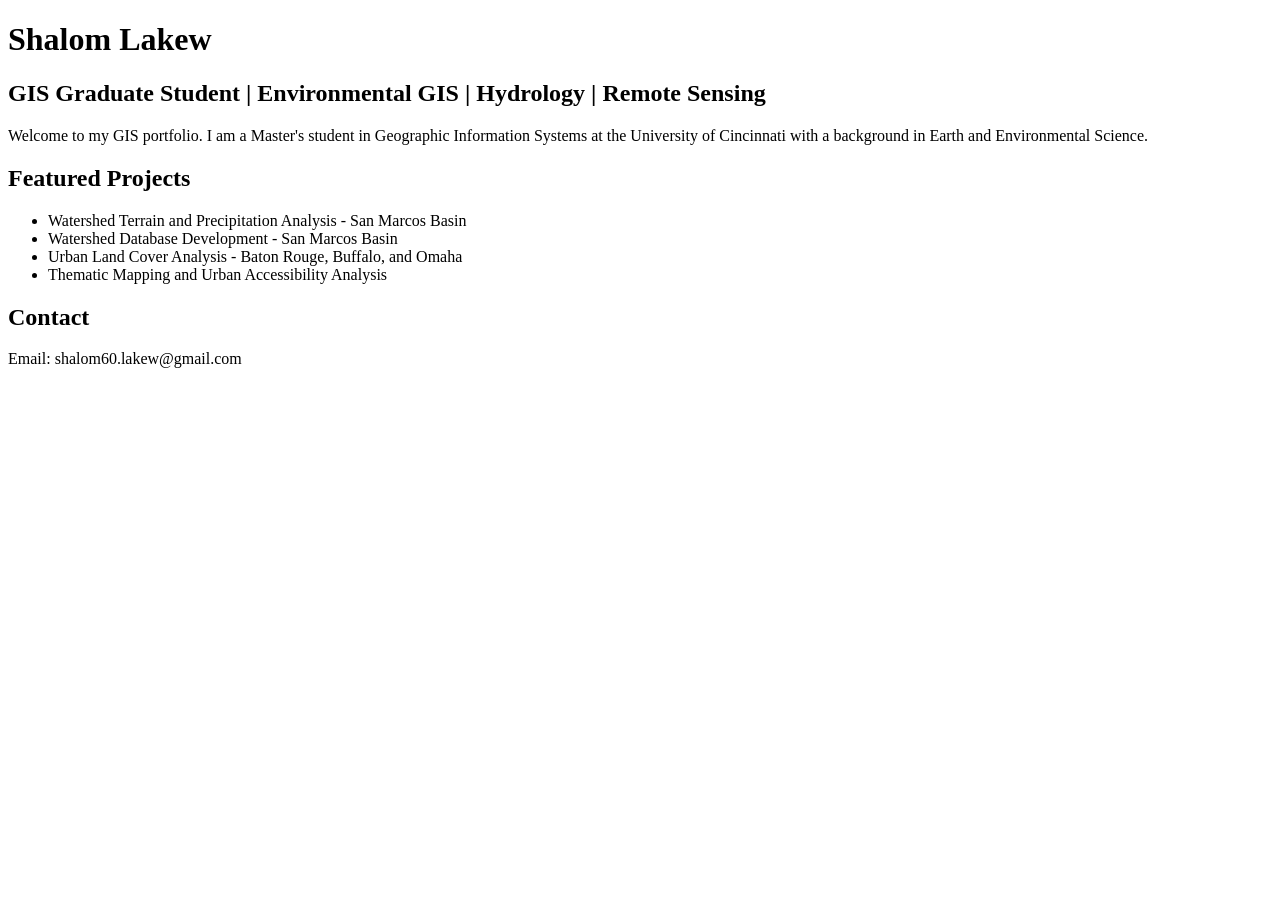
==== index.html @ b2a3c02c "Create index.html for GIS portfolio This HTML file serves as a portfolio for Shalom Lakew, showcasin" ====
<!DOCTYPE html>
<html>
<head>
<title>Shalom Lakew GIS Portfolio</title>
</head>

<body>

<h1>Shalom Lakew</h1>

<h2>GIS Graduate Student | Environmental GIS | Hydrology | Remote Sensing</h2>

<p>
Welcome to my GIS portfolio. I am a Master's student in Geographic Information Systems
at the University of Cincinnati with a background in Earth and Environmental Science.
</p>

<h2>Featured Projects</h2>

<ul>
<li>Watershed Terrain and Precipitation Analysis - San Marcos Basin</li>
<li>Watershed Database Development - San Marcos Basin</li>
<li>Urban Land Cover Analysis - Baton Rouge, Buffalo, and Omaha</li>
<li>Thematic Mapping and Urban Accessibility Analysis</li>
</ul>

<h2>Contact</h2>

<p>
Email: shalom60.lakew@gmail.com
</p>

</body>
</html>
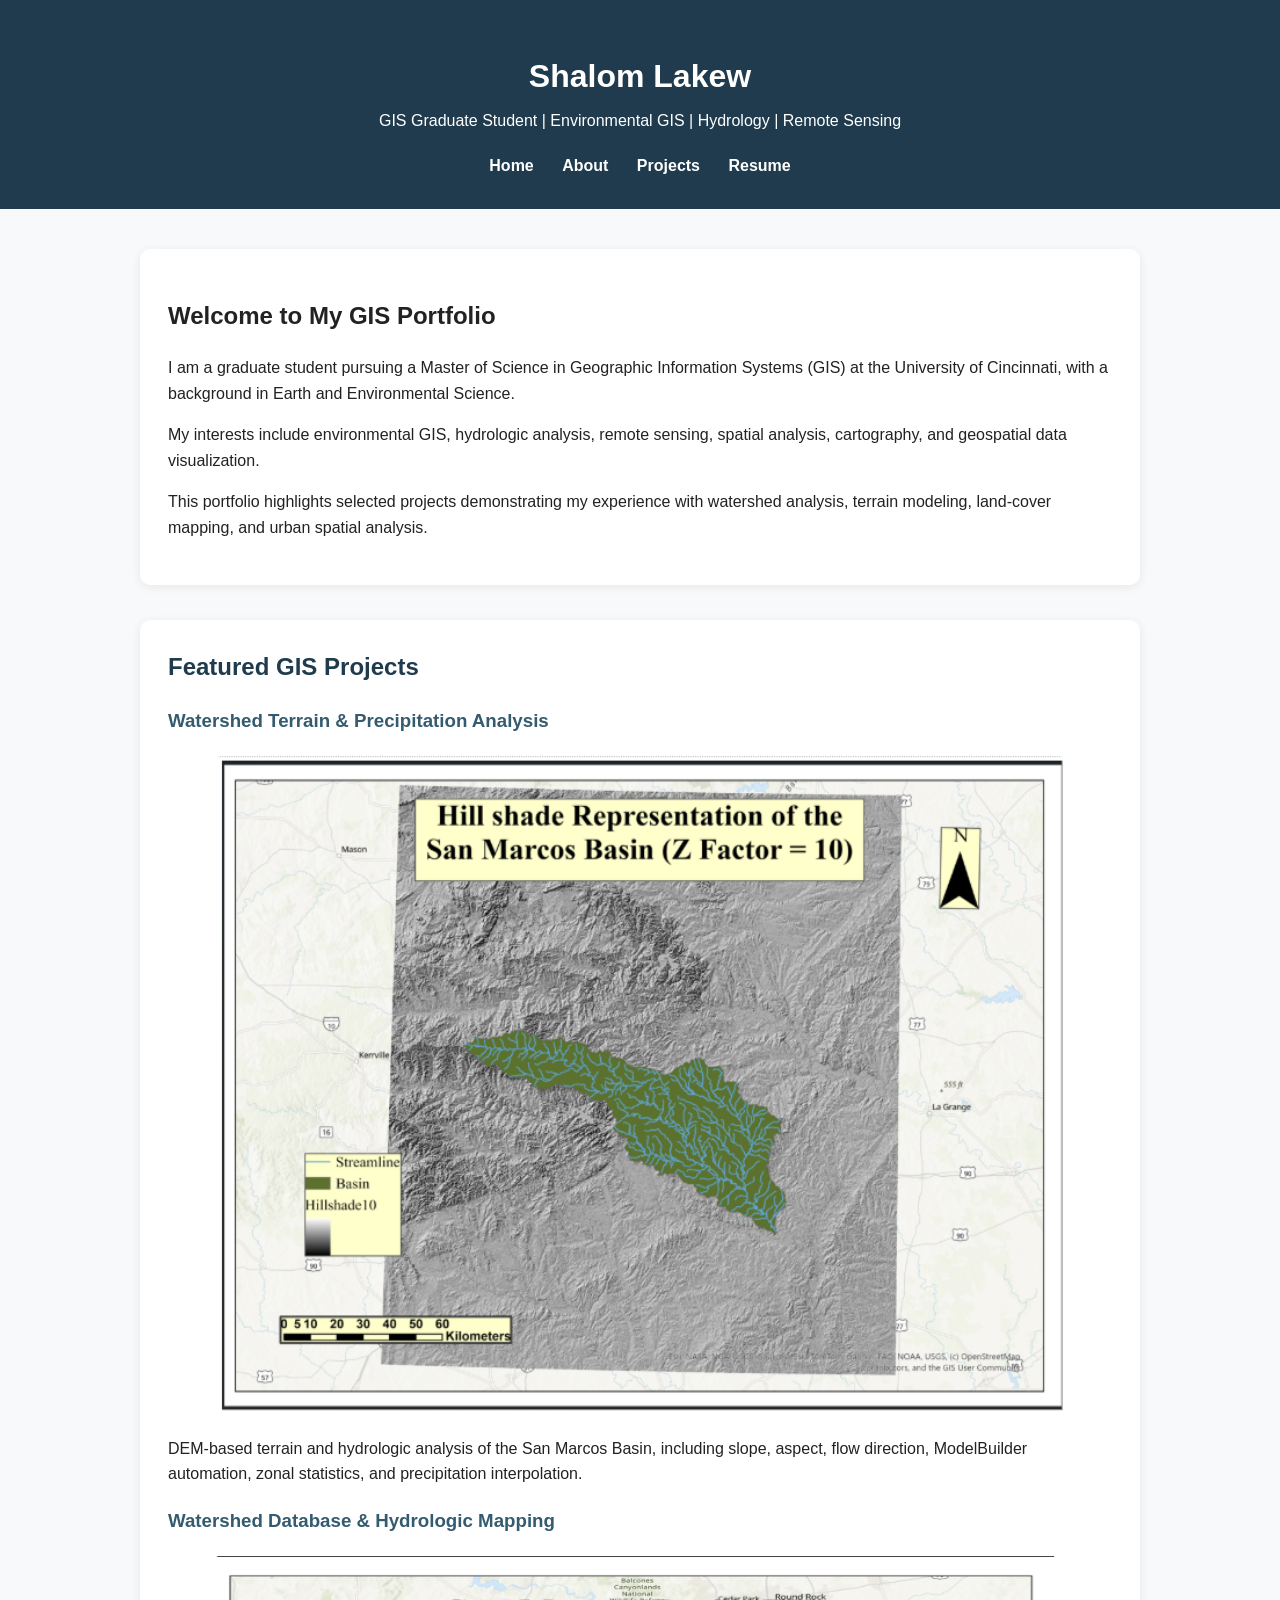
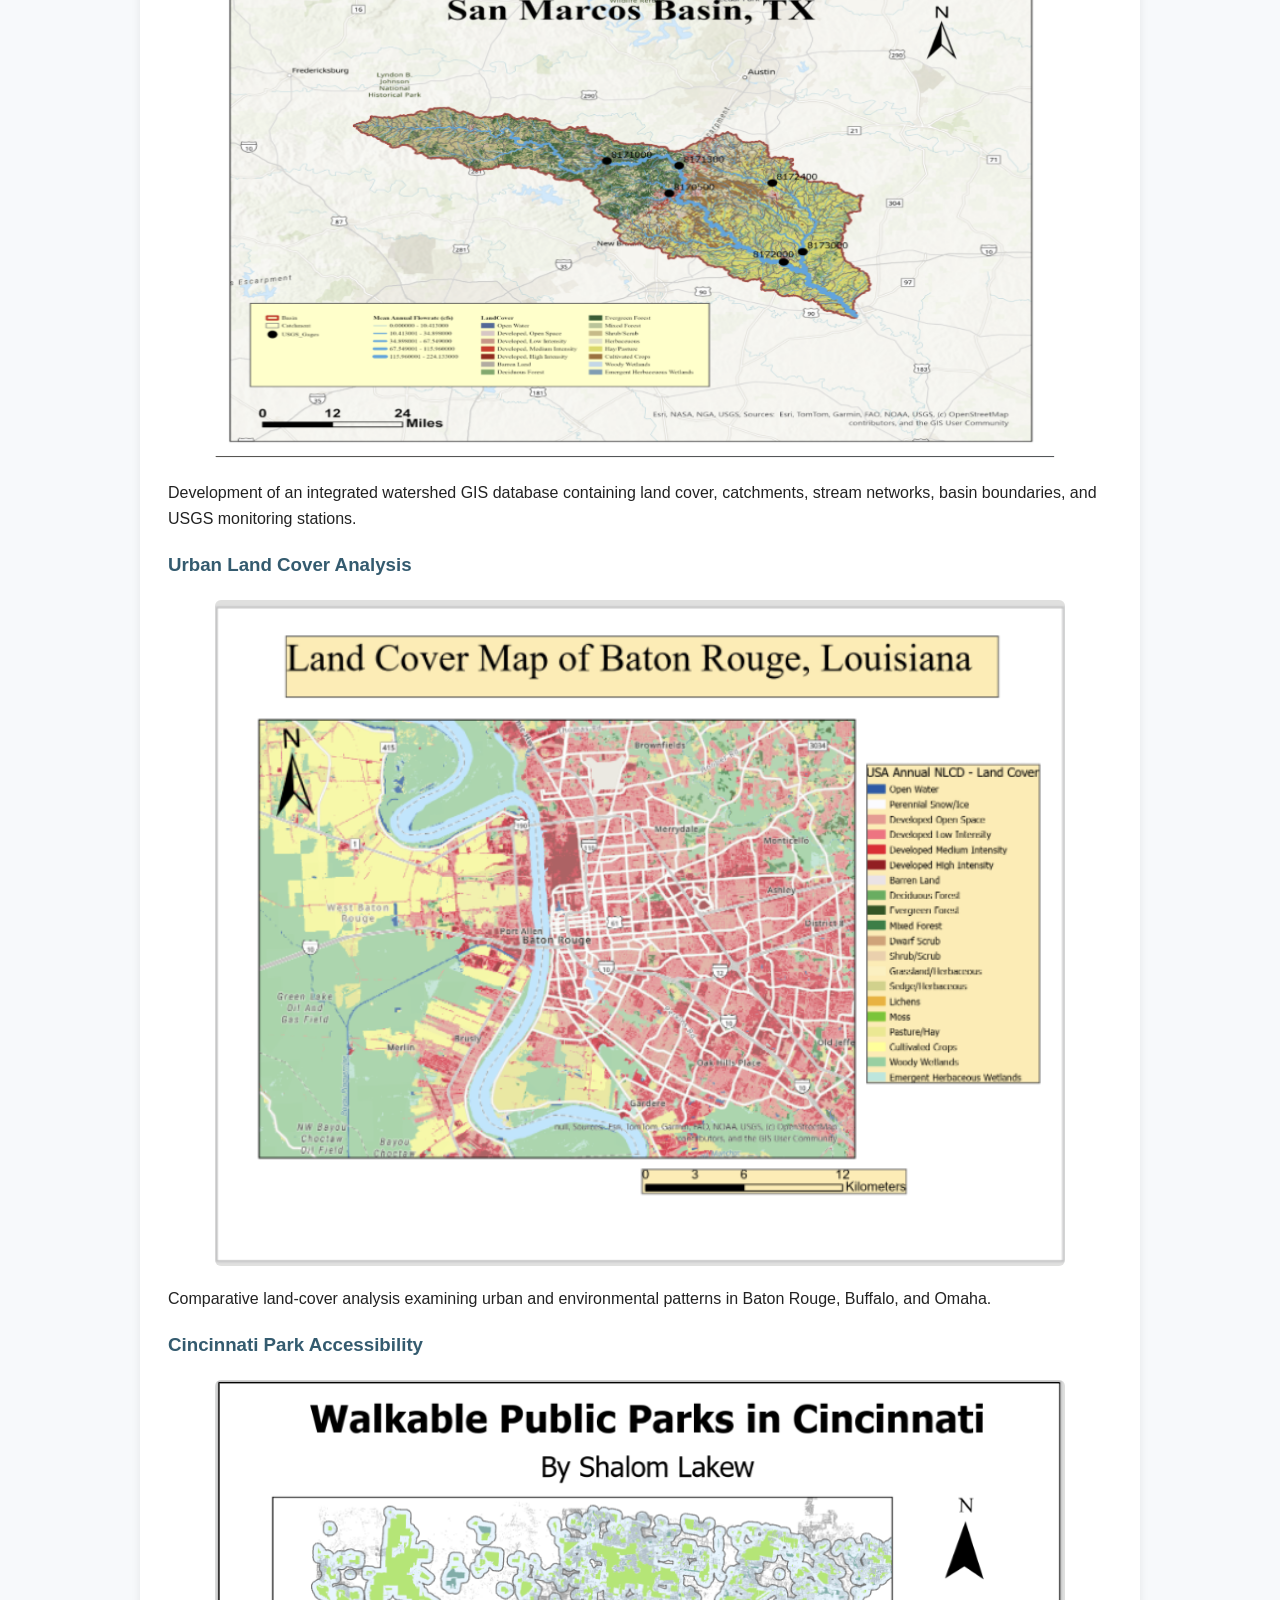
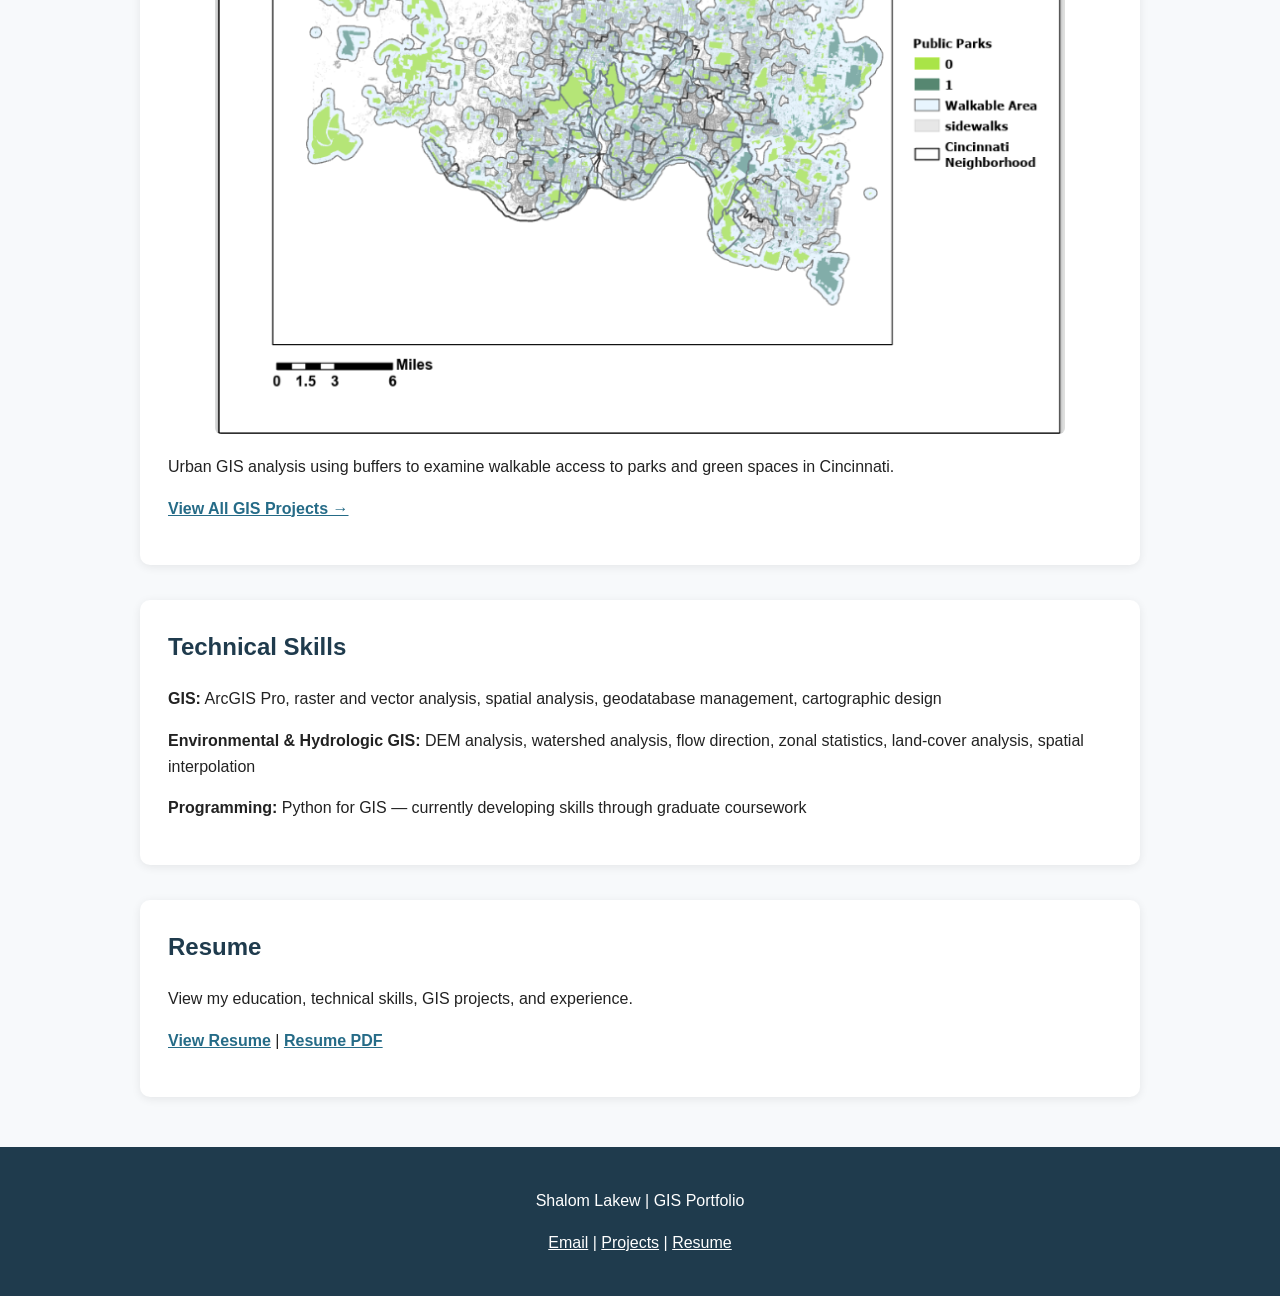
==== commit 4c702624: "Update GIS portfolio homepage Updated the HTML structure, added metadata, navigation, and project se" ====
--- a/index.html
+++ b/index.html
@@ -1,34 +1,174 @@
 <!DOCTYPE html>
-<html>
+<html lang="en">
+
 <head>
-<title>Shalom Lakew GIS Portfolio</title>
+    <meta charset="UTF-8">
+    <meta name="viewport" content="width=device-width, initial-scale=1.0">
+    <title>Shalom Lakew | GIS Portfolio</title>
+    <link rel="stylesheet" href="style.css">
 </head>
 
 <body>
 
-<h1>Shalom Lakew</h1>
+<header>
+    <h1>Shalom Lakew</h1>
+    <p>GIS Graduate Student | Environmental GIS | Hydrology | Remote Sensing</p>
 
-<h2>GIS Graduate Student | Environmental GIS | Hydrology | Remote Sensing</h2>
+    <nav>
+        <a href="index.html">Home</a>
+        <a href="about.html">About</a>
+        <a href="projects.html">Projects</a>
+        <a href="resume.html">Resume</a>
+    </nav>
+</header>
 
-<p>
-Welcome to my GIS portfolio. I am a Master's student in Geographic Information Systems
-at the University of Cincinnati with a background in Earth and Environmental Science.
-</p>
+<main>
 
-<h2>Featured Projects</h2>
+<section class="intro">
 
-<ul>
-<li>Watershed Terrain and Precipitation Analysis - San Marcos Basin</li>
-<li>Watershed Database Development - San Marcos Basin</li>
-<li>Urban Land Cover Analysis - Baton Rouge, Buffalo, and Omaha</li>
-<li>Thematic Mapping and Urban Accessibility Analysis</li>
-</ul>
+    <h2>Welcome to My GIS Portfolio</h2>
 
-<h2>Contact</h2>
+    <p>
+        I am a graduate student pursuing a Master of Science in Geographic
+        Information Systems (GIS) at the University of Cincinnati, with a
+        background in Earth and Environmental Science.
+    </p>
 
-<p>
-Email: shalom60.lakew@gmail.com
-</p>
+    <p>
+        My interests include environmental GIS, hydrologic analysis,
+        remote sensing, spatial analysis, cartography, and geospatial
+        data visualization.
+    </p>
+
+    <p>
+        This portfolio highlights selected projects demonstrating my
+        experience with watershed analysis, terrain modeling, land-cover
+        mapping, and urban spatial analysis.
+    </p>
+
+</section>
+
+
+<section class="project">
+
+    <h2>Featured GIS Projects</h2>
+
+    <h3>Watershed Terrain & Precipitation Analysis</h3>
+
+    <img
+        src="images/hydrology/san_marcos_hillshade.png"
+        alt="San Marcos Basin terrain analysis"
+        class="project-map">
+
+    <p>
+        DEM-based terrain and hydrologic analysis of the San Marcos Basin,
+        including slope, aspect, flow direction, ModelBuilder automation,
+        zonal statistics, and precipitation interpolation.
+    </p>
+
+
+    <h3>Watershed Database & Hydrologic Mapping</h3>
+
+    <img
+        src="images/hydrology/san_marcos_integrated_watershed_map.png"
+        alt="Integrated San Marcos Basin watershed map"
+        class="project-map">
+
+    <p>
+        Development of an integrated watershed GIS database containing
+        land cover, catchments, stream networks, basin boundaries, and
+        USGS monitoring stations.
+    </p>
+
+
+    <h3>Urban Land Cover Analysis</h3>
+
+    <img
+        src="images/landcover/baton_rouge_land_cover.png"
+        alt="Baton Rouge land cover analysis"
+        class="project-map">
+
+    <p>
+        Comparative land-cover analysis examining urban and environmental
+        patterns in Baton Rouge, Buffalo, and Omaha.
+    </p>
+
+
+    <h3>Cincinnati Park Accessibility</h3>
+
+    <img
+        src="images/urban/cincinnati_park_accessibility.png"
+        alt="Cincinnati park accessibility analysis"
+        class="project-map">
+
+    <p>
+        Urban GIS analysis using buffers to examine walkable access to
+        parks and green spaces in Cincinnati.
+    </p>
+
+    <p>
+        <a href="projects.html"><strong>View All GIS Projects →</strong></a>
+    </p>
+
+</section>
+
+
+<section class="project">
+
+    <h2>Technical Skills</h2>
+
+    <p>
+        <strong>GIS:</strong>
+        ArcGIS Pro, raster and vector analysis, spatial analysis,
+        geodatabase management, cartographic design
+    </p>
+
+    <p>
+        <strong>Environmental & Hydrologic GIS:</strong>
+        DEM analysis, watershed analysis, flow direction, zonal statistics,
+        land-cover analysis, spatial interpolation
+    </p>
+
+    <p>
+        <strong>Programming:</strong>
+        Python for GIS — currently developing skills through graduate coursework
+    </p>
+
+</section>
+
+
+<section class="project">
+
+    <h2>Resume</h2>
+
+    <p>
+        View my education, technical skills, GIS projects, and experience.
+    </p>
+
+    <p>
+        <a href="resume.html"><strong>View Resume</strong></a>
+        |
+        <a href="Shalom_Lakew_GIS_Resume.pdf"><strong>Resume PDF</strong></a>
+    </p>
+
+</section>
+
+</main>
+
+
+<footer>
+
+    <p>Shalom Lakew | GIS Portfolio</p>
+
+    <p>
+        <a href="mailto:shalom60.lakew@gmail.com">Email</a>
+        |
+        <a href="projects.html">Projects</a>
+        |
+        <a href="resume.html">Resume</a>
+    </p>
+
+</footer>
 
 </body>
 </html>
--- a/style.css
+++ b/style.css
@@ -0,0 +1,119 @@
+body {
+    font-family: Arial, Helvetica, sans-serif;
+    margin: 0;
+    background-color: #f7f9fb;
+    color: #222;
+    line-height: 1.6;
+}
+
+header {
+    background-color: #1f3b4d;
+    color: white;
+    padding: 30px 20px;
+    text-align: center;
+}
+
+header h1 {
+    margin-bottom: 5px;
+}
+
+header p {
+    margin-top: 0;
+}
+
+nav {
+    margin-top: 20px;
+}
+
+nav a {
+    color: white;
+    text-decoration: none;
+    margin: 0 12px;
+    font-weight: bold;
+}
+
+nav a:hover {
+    text-decoration: underline;
+}
+
+main {
+    max-width: 1000px;
+    margin: 40px auto;
+    padding: 0 20px;
+}
+
+.intro,
+.project {
+    background-color: white;
+    padding: 28px;
+    margin-bottom: 35px;
+    border-radius: 10px;
+    box-shadow: 0 2px 10px rgba(0,0,0,0.08);
+}
+
+.project h2 {
+    margin-top: 0;
+    color: #1f3b4d;
+}
+
+.project h3 {
+    color: #345b6f;
+}
+
+.project-map {
+    width: 100%;
+    max-width: 850px;
+    display: block;
+    margin: 20px auto;
+    border-radius: 6px;
+}
+
+.map-grid {
+    display: grid;
+    grid-template-columns: 1fr 1fr;
+    gap: 20px;
+    margin-top: 20px;
+}
+
+.map-grid img {
+    width: 100%;
+    border-radius: 6px;
+}
+
+figure {
+    margin: 0;
+}
+
+figcaption,
+.caption {
+    font-size: 0.95rem;
+    color: #555;
+    margin-top: 8px;
+}
+
+footer {
+    background-color: #1f3b4d;
+    color: white;
+    text-align: center;
+    padding: 25px 20px;
+    margin-top: 50px;
+}
+
+footer a {
+    color: white;
+}
+
+a {
+    color: #256b87;
+}
+
+@media (max-width: 700px) {
+    .map-grid {
+        grid-template-columns: 1fr;
+    }
+
+    nav a {
+        display: inline-block;
+        margin: 6px 8px;
+    }
+}
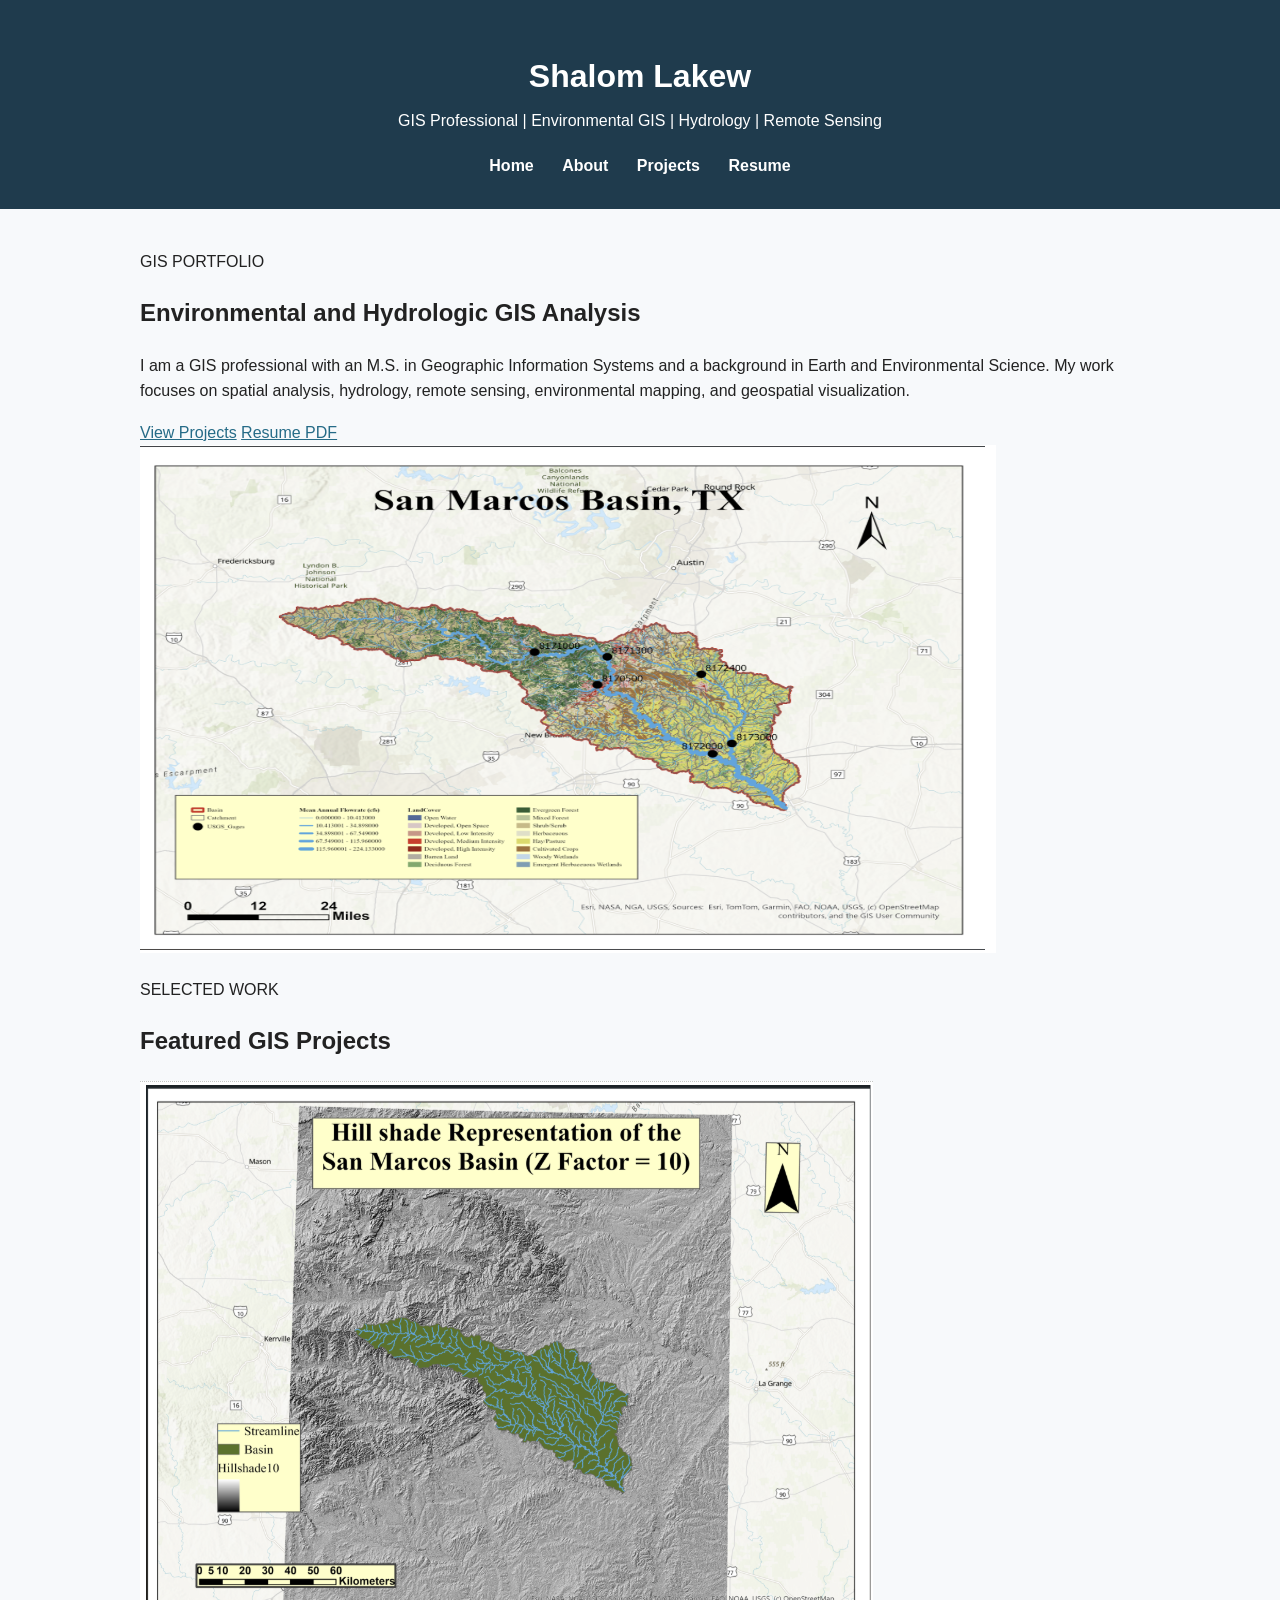
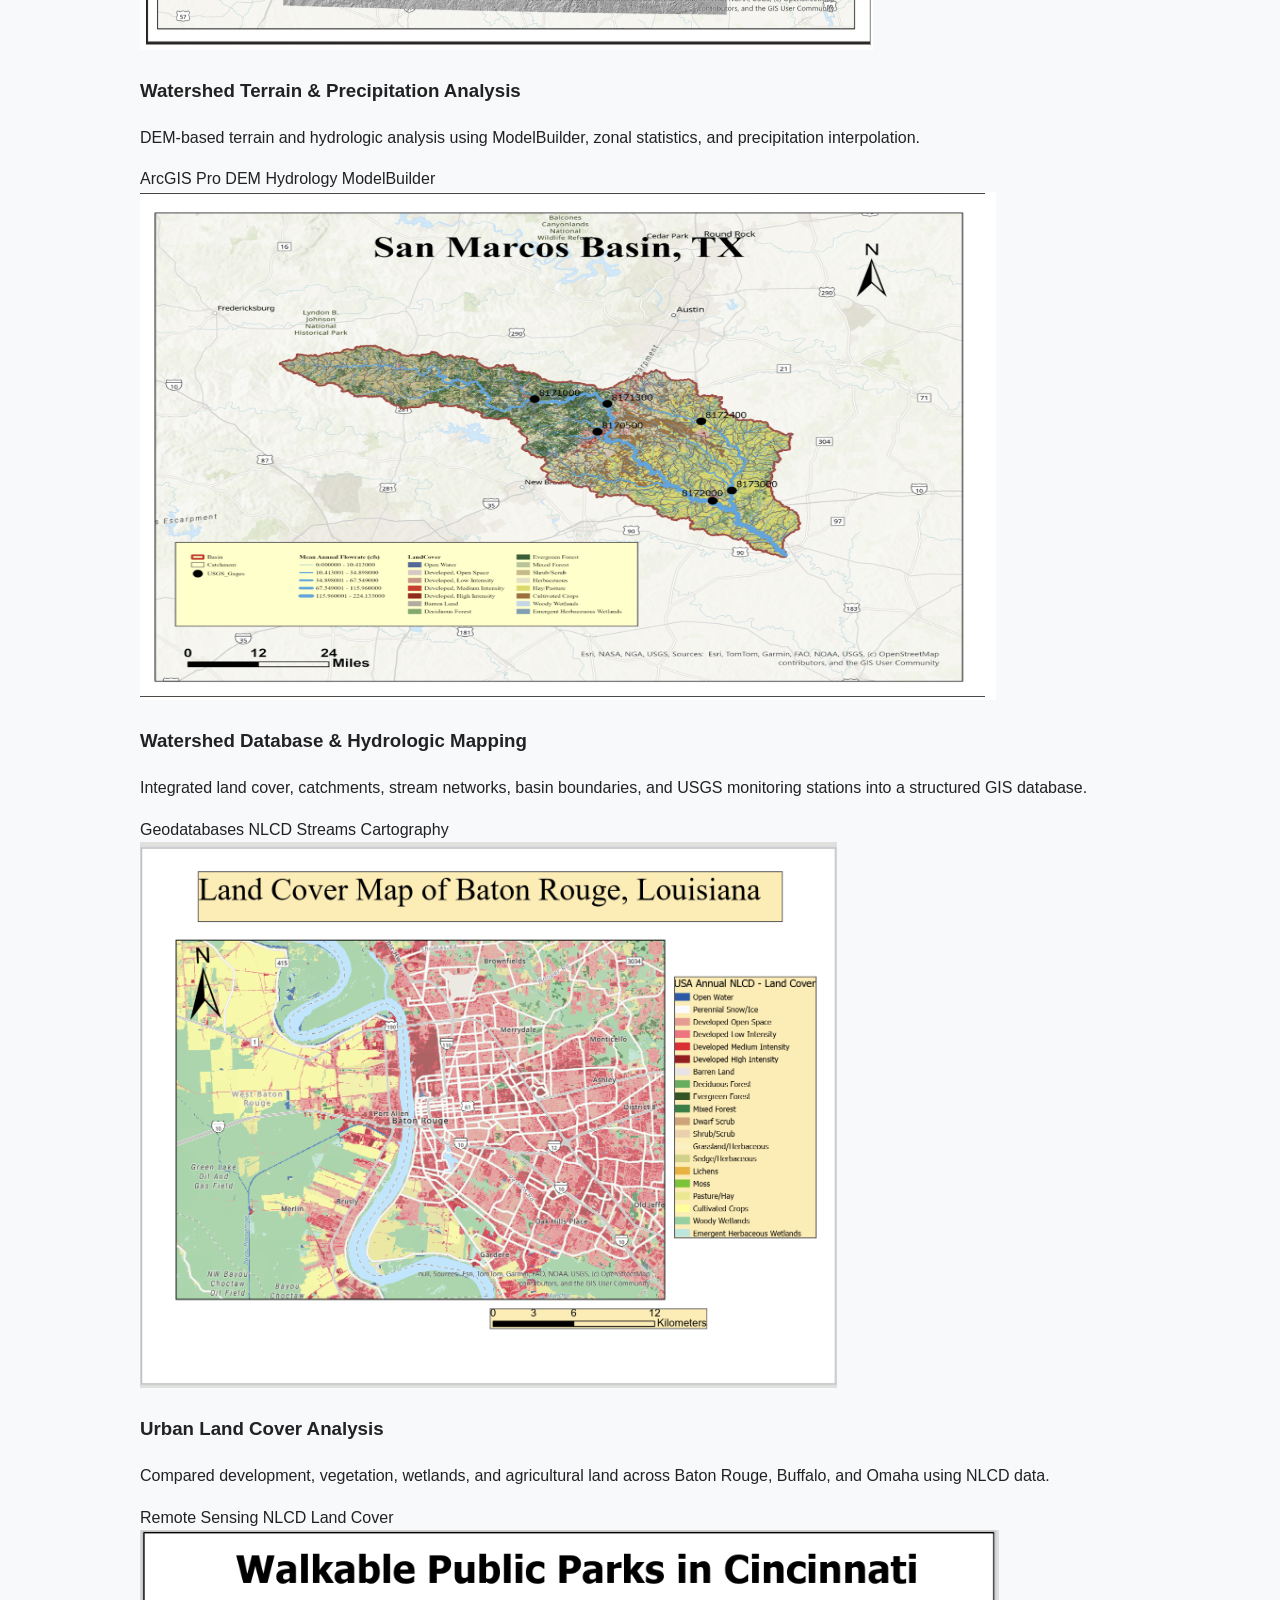
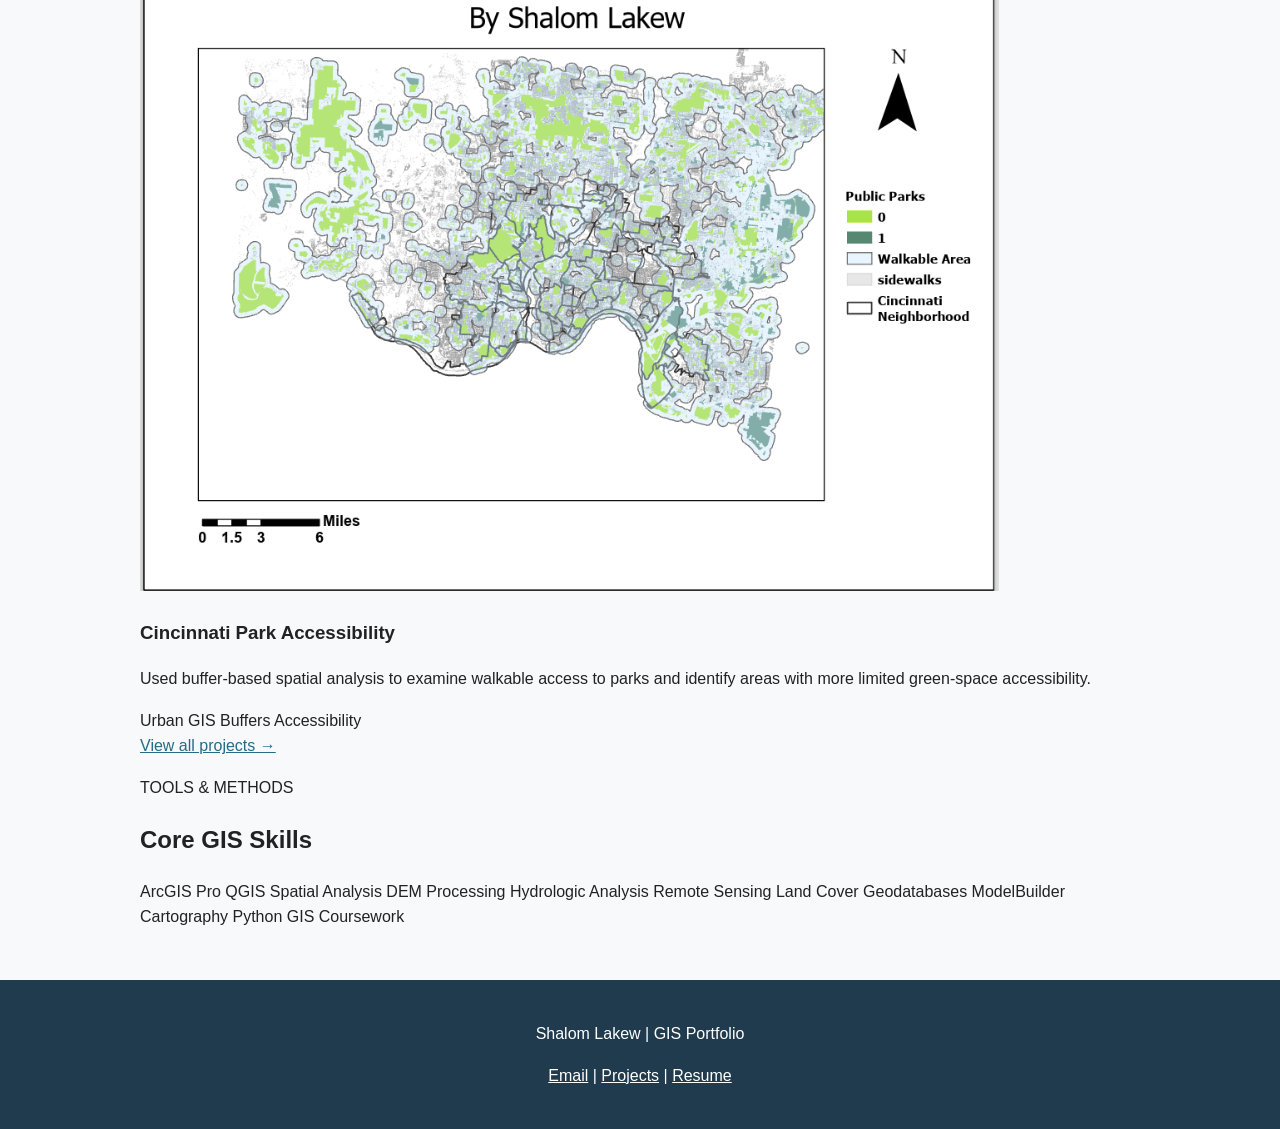
==== commit e175a02a: "Redesign GIS portfolio homepage" ====
--- a/index.html
+++ b/index.html
@@ -12,7 +12,7 @@
 
 <header>
     <h1>Shalom Lakew</h1>
-    <p>GIS Graduate Student | Environmental GIS | Hydrology | Remote Sensing</p>
+    <p>GIS Professional | Environmental GIS | Hydrology | Remote Sensing</p>
 
     <nav>
         <a href="index.html">Home</a>
@@ -24,132 +24,189 @@
 
 <main>
 
-<section class="intro">
-
-    <h2>Welcome to My GIS Portfolio</h2>
-
-    <p>
-        I am a graduate student pursuing a Master of Science in Geographic
-        Information Systems (GIS) at the University of Cincinnati, with a
-        background in Earth and Environmental Science.
-    </p>
-
-    <p>
-        My interests include environmental GIS, hydrologic analysis,
-        remote sensing, spatial analysis, cartography, and geospatial
-        data visualization.
-    </p>
-
-    <p>
-        This portfolio highlights selected projects demonstrating my
-        experience with watershed analysis, terrain modeling, land-cover
-        mapping, and urban spatial analysis.
-    </p>
+<section class="hero">
+
+    <div class="hero-text">
+        <p class="eyebrow">GIS PORTFOLIO</p>
+
+        <h2>Environmental and Hydrologic GIS Analysis</h2>
+
+        <p>
+            I am a GIS professional with an M.S. in Geographic Information Systems
+            and a background in Earth and Environmental Science. My work focuses on
+            spatial analysis, hydrology, remote sensing, environmental mapping,
+            and geospatial visualization.
+        </p>
+
+        <div class="hero-buttons">
+            <a href="projects.html" class="button">View Projects</a>
+
+            <a href="Shalom_Lakew_GIS_Resume.pdf"
+               class="button secondary">
+                Resume PDF
+            </a>
+        </div>
+    </div>
+
+    <div class="hero-image">
+        <img
+            src="images/hydrology/san_marcos_integrated_watershed_map.png"
+            alt="Integrated GIS watershed map of the San Marcos Basin">
+    </div>
 
 </section>
 
 
-<section class="project">
-
-    <h2>Featured GIS Projects</h2>
-
-    <h3>Watershed Terrain & Precipitation Analysis</h3>
-
-    <img
-        src="images/hydrology/san_marcos_hillshade.png"
-        alt="San Marcos Basin terrain analysis"
-        class="project-map">
-
-    <p>
-        DEM-based terrain and hydrologic analysis of the San Marcos Basin,
-        including slope, aspect, flow direction, ModelBuilder automation,
-        zonal statistics, and precipitation interpolation.
-    </p>
-
-
-    <h3>Watershed Database & Hydrologic Mapping</h3>
-
-    <img
-        src="images/hydrology/san_marcos_integrated_watershed_map.png"
-        alt="Integrated San Marcos Basin watershed map"
-        class="project-map">
-
-    <p>
-        Development of an integrated watershed GIS database containing
-        land cover, catchments, stream networks, basin boundaries, and
-        USGS monitoring stations.
-    </p>
-
-
-    <h3>Urban Land Cover Analysis</h3>
-
-    <img
-        src="images/landcover/baton_rouge_land_cover.png"
-        alt="Baton Rouge land cover analysis"
-        class="project-map">
-
-    <p>
-        Comparative land-cover analysis examining urban and environmental
-        patterns in Baton Rouge, Buffalo, and Omaha.
-    </p>
-
-
-    <h3>Cincinnati Park Accessibility</h3>
-
-    <img
-        src="images/urban/cincinnati_park_accessibility.png"
-        alt="Cincinnati park accessibility analysis"
-        class="project-map">
-
-    <p>
-        Urban GIS analysis using buffers to examine walkable access to
-        parks and green spaces in Cincinnati.
-    </p>
-
-    <p>
-        <a href="projects.html"><strong>View All GIS Projects →</strong></a>
-    </p>
+<section class="section-block">
+
+    <div class="section-heading">
+        <p class="eyebrow">SELECTED WORK</p>
+        <h2>Featured GIS Projects</h2>
+    </div>
+
+    <div class="project-grid">
+
+
+        <article class="project-card">
+
+            <img
+                src="images/hydrology/san_marcos_hillshade.png"
+                alt="San Marcos Basin hillshade terrain analysis">
+
+            <div class="project-card-content">
+
+                <h3>Watershed Terrain & Precipitation Analysis</h3>
+
+                <p>
+                    DEM-based terrain and hydrologic analysis using
+                    ModelBuilder, zonal statistics, and precipitation
+                    interpolation.
+                </p>
+
+                <div class="tags">
+                    <span>ArcGIS Pro</span>
+                    <span>DEM</span>
+                    <span>Hydrology</span>
+                    <span>ModelBuilder</span>
+                </div>
+
+            </div>
+
+        </article>
+
+
+        <article class="project-card">
+
+            <img
+                src="images/hydrology/san_marcos_integrated_watershed_map.png"
+                alt="Integrated San Marcos Basin watershed map">
+
+            <div class="project-card-content">
+
+                <h3>Watershed Database & Hydrologic Mapping</h3>
+
+                <p>
+                    Integrated land cover, catchments, stream networks,
+                    basin boundaries, and USGS monitoring stations
+                    into a structured GIS database.
+                </p>
+
+                <div class="tags">
+                    <span>Geodatabases</span>
+                    <span>NLCD</span>
+                    <span>Streams</span>
+                    <span>Cartography</span>
+                </div>
+
+            </div>
+
+        </article>
+
+
+        <article class="project-card">
+
+            <img
+                src="images/landcover/baton_rouge_land_cover.png"
+                alt="Baton Rouge land cover analysis">
+
+            <div class="project-card-content">
+
+                <h3>Urban Land Cover Analysis</h3>
+
+                <p>
+                    Compared development, vegetation, wetlands, and
+                    agricultural land across Baton Rouge, Buffalo,
+                    and Omaha using NLCD data.
+                </p>
+
+                <div class="tags">
+                    <span>Remote Sensing</span>
+                    <span>NLCD</span>
+                    <span>Land Cover</span>
+                </div>
+
+            </div>
+
+        </article>
+
+
+        <article class="project-card">
+
+            <img
+                src="images/urban/cincinnati_park_accessibility.png"
+                alt="Cincinnati park accessibility analysis">
+
+            <div class="project-card-content">
+
+                <h3>Cincinnati Park Accessibility</h3>
+
+                <p>
+                    Used buffer-based spatial analysis to examine
+                    walkable access to parks and identify areas
+                    with more limited green-space accessibility.
+                </p>
+
+                <div class="tags">
+                    <span>Urban GIS</span>
+                    <span>Buffers</span>
+                    <span>Accessibility</span>
+                </div>
+
+            </div>
+
+        </article>
+
+    </div>
+
+    <div class="center-link">
+        <a href="projects.html">View all projects →</a>
+    </div>
 
 </section>
 
 
-<section class="project">
-
-    <h2>Technical Skills</h2>
-
-    <p>
-        <strong>GIS:</strong>
-        ArcGIS Pro, raster and vector analysis, spatial analysis,
-        geodatabase management, cartographic design
-    </p>
-
-    <p>
-        <strong>Environmental & Hydrologic GIS:</strong>
-        DEM analysis, watershed analysis, flow direction, zonal statistics,
-        land-cover analysis, spatial interpolation
-    </p>
-
-    <p>
-        <strong>Programming:</strong>
-        Python for GIS — currently developing skills through graduate coursework
-    </p>
-
-</section>
-
-
-<section class="project">
-
-    <h2>Resume</h2>
-
-    <p>
-        View my education, technical skills, GIS projects, and experience.
-    </p>
-
-    <p>
-        <a href="resume.html"><strong>View Resume</strong></a>
-        |
-        <a href="Shalom_Lakew_GIS_Resume.pdf"><strong>Resume PDF</strong></a>
-    </p>
+<section class="section-block">
+
+    <div class="section-heading">
+        <p class="eyebrow">TOOLS & METHODS</p>
+        <h2>Core GIS Skills</h2>
+    </div>
+
+    <div class="skills">
+
+        <span>ArcGIS Pro</span>
+        <span>QGIS</span>
+        <span>Spatial Analysis</span>
+        <span>DEM Processing</span>
+        <span>Hydrologic Analysis</span>
+        <span>Remote Sensing</span>
+        <span>Land Cover</span>
+        <span>Geodatabases</span>
+        <span>ModelBuilder</span>
+        <span>Cartography</span>
+        <span>Python GIS Coursework</span>
+
+    </div>
 
 </section>
 
